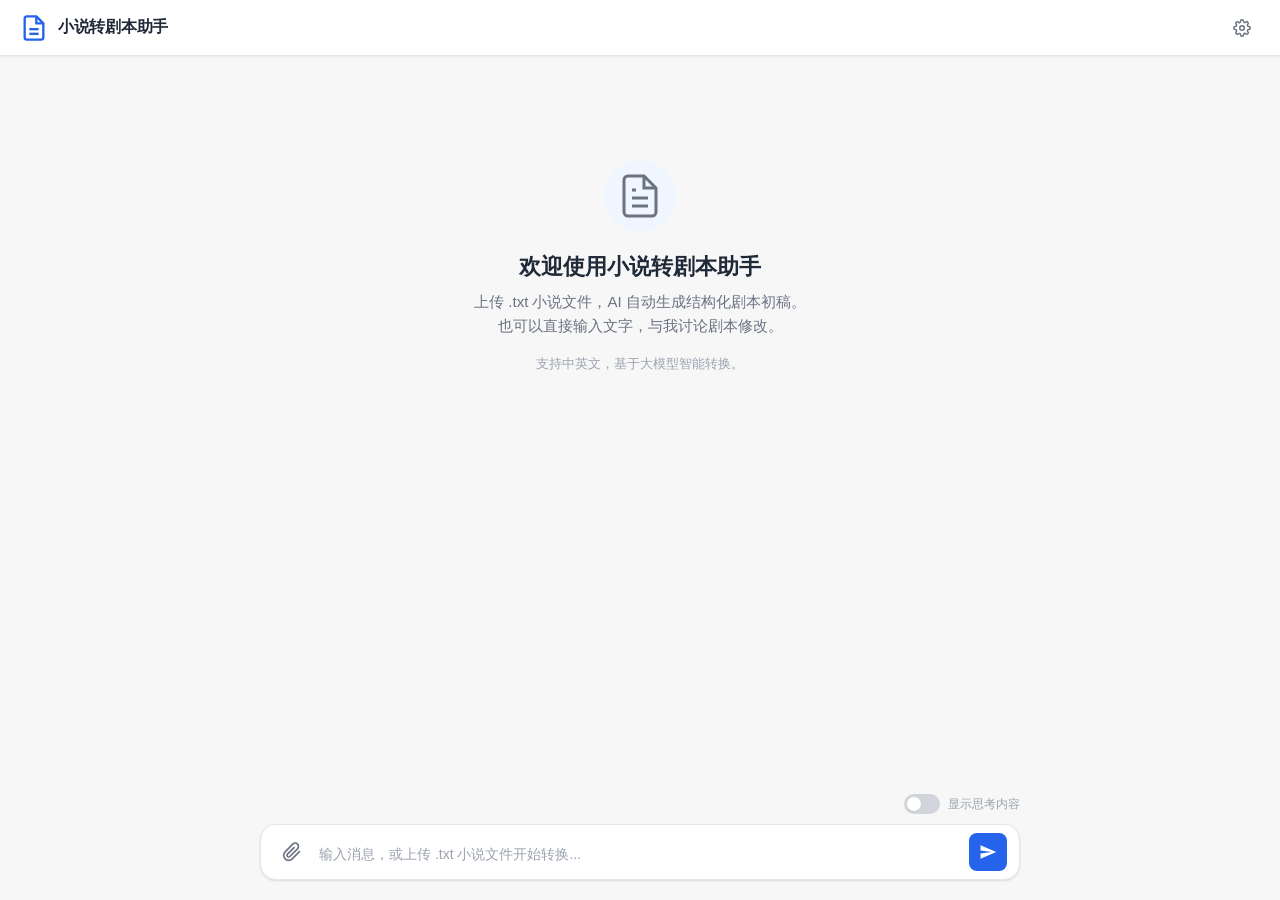
==== static/index.html @ a86ad9b8 "增加前端" ====
<!DOCTYPE html>
<html lang="zh-CN">
<head>
    <meta charset="UTF-8">
    <meta name="viewport" content="width=device-width, initial-scale=1.0">
    <title>Novel2Script — 小说转剧本助手</title>
    <link rel="stylesheet" href="/static/style.css">
</head>
<body>
    <!-- ====== 顶部标题栏 ====== -->
    <header class="header">
        <div class="header-left">
            <svg class="logo" width="28" height="28" viewBox="0 0 24 24" fill="none" stroke="currentColor" stroke-width="2">
                <path d="M14 2H6a2 2 0 0 0-2 2v16a2 2 0 0 0 2 2h12a2 2 0 0 0 2-2V8z"/>
                <polyline points="14 2 14 8 20 8"/>
                <line x1="16" y1="13" x2="8" y2="13"/>
                <line x1="16" y1="17" x2="8" y2="17"/>
            </svg>
            <h1 class="title">小说转剧本助手</h1>
        </div>
        <div class="header-right">
            <button class="settings-btn" id="settingsBtn" title="API 设置">
                <svg width="18" height="18" viewBox="0 0 24 24" fill="none" stroke="currentColor" stroke-width="2">
                    <circle cx="12" cy="12" r="3"/><path d="M19.4 15a1.65 1.65 0 0 0 .33 1.82l.06.06a2 2 0 0 1-2.83 2.83l-.06-.06a1.65 1.65 0 0 0-1.82-.33 1.65 1.65 0 0 0-1 1.51V21a2 2 0 0 1-4 0v-.09A1.65 1.65 0 0 0 9 19.4a1.65 1.65 0 0 0-1.82.33l-.06.06a2 2 0 0 1-2.83-2.83l.06-.06A1.65 1.65 0 0 0 4.68 15a1.65 1.65 0 0 0-1.51-1H3a2 2 0 0 1 0-4h.09A1.65 1.65 0 0 0 4.6 9a1.65 1.65 0 0 0-.33-1.82l-.06-.06a2 2 0 0 1 2.83-2.83l.06.06A1.65 1.65 0 0 0 9 4.68a1.65 1.65 0 0 0 1-1.51V3a2 2 0 0 1 4 0v.09a1.65 1.65 0 0 0 1 1.51 1.65 1.65 0 0 0 1.82-.33l.06-.06a2 2 0 0 1 2.83 2.83l-.06.06A1.65 1.65 0 0 0 19.4 9a1.65 1.65 0 0 0 1.51 1H21a2 2 0 0 1 0 4h-.09a1.65 1.65 0 0 0-1.51 1z"/>
                </svg>
            </button>
        </div>
    </header>

    <!-- ====== 主聊天区域 ====== -->
    <main class="chat-area" id="chatArea">
        <div class="welcome" id="welcome">
            <div class="welcome-icon">
                <svg width="48" height="48" viewBox="0 0 24 24" fill="none" stroke="#6b7280" stroke-width="1.5">
                    <path d="M14 2H6a2 2 0 0 0-2 2v16a2 2 0 0 0 2 2h12a2 2 0 0 0 2-2V8z"/>
                    <polyline points="14 2 14 8 20 8"/>
                    <line x1="16" y1="13" x2="8" y2="13"/>
                    <line x1="16" y1="17" x2="8" y2="17"/>
                    <line x1="10" y1="9" x2="8" y2="9"/>
                </svg>
            </div>
            <h2>欢迎使用小说转剧本助手</h2>
            <p>上传 .txt 小说文件，AI 自动生成结构化剧本初稿。</p>
            <p>也可以直接输入文字，与我讨论剧本修改。</p>
            <p class="welcome-hint">支持中英文，基于大模型智能转换。</p>
        </div>
    </main>

    <!-- ====== 底部输入区域 ====== -->
    <footer class="input-area">
        <!-- 选项开关 -->
        <div class="input-options">
            <label class="toggle-label" title="显示 AI 的原始输出和思考过程">
                <input type="checkbox" id="showThinking" />
                <span class="toggle-slider"></span>
                <span class="toggle-text">显示思考内容</span>
            </label>
        </div>

        <!-- 输入行：附件 + 文本框 + 发送 -->
        <div class="input-row" id="inputRow">
            <!-- 文件附件按钮 -->
            <label class="file-btn" id="fileBtn" title="选择 .txt 小说文件上传">
                <input type="file" id="fileInput" accept=".txt" hidden />
                <svg width="20" height="20" viewBox="0 0 24 24" fill="none" stroke="currentColor" stroke-width="2">
                    <path d="M21.44 11.05l-9.19 9.19a6 6 0 0 1-8.49-8.49l9.19-9.19a4 4 0 0 1 5.66 5.66l-9.2 9.19a2 2 0 0 1-2.83-2.83l8.49-8.48"/>
                </svg>
            </label>

            <!-- 当前选中的文件名（显示在文本框上方） -->
            <div class="file-chip" id="fileChip" style="display:none;">
                <span class="file-chip-name"></span>
                <button class="file-chip-remove" title="移除文件">&times;</button>
            </div>

            <!-- 文本输入 -->
            <textarea
                class="text-input"
                id="textInput"
                rows="1"
                placeholder="输入消息，或上传 .txt 小说文件开始转换..."
            ></textarea>

            <!-- 发送按钮 -->
            <button class="send-btn" id="sendBtn" title="发送">
                <svg width="18" height="18" viewBox="0 0 24 24" fill="currentColor">
                    <path d="M2.01 21L23 12 2.01 3 2 10l15 2-15 2z"/>
                </svg>
            </button>
        </div>
    </footer>

    <!-- ====== API 设置弹窗 ====== -->
    <div class="modal-overlay" id="settingsModal" style="display:none;">
        <div class="modal">
            <div class="modal-header">
                <h3>API 设置</h3>
                <button class="modal-close" id="modalClose">&times;</button>
            </div>
            <div class="modal-body">
                <label class="field-label">Base URL</label>
                <input class="field-input" id="setBaseUrl" placeholder="https://api.openai.com/v1" />

                <label class="field-label">API Key</label>
                <input class="field-input" id="setApiKey" type="password" placeholder="sk-..." />

                <label class="field-label">Model</label>
                <input class="field-input" id="setModel" placeholder="gpt-4o" />
            </div>
            <div class="modal-footer">
                <button class="btn btn-secondary" id="modalCancel">取消</button>
                <button class="btn btn-primary" id="modalSave">保存</button>
            </div>
        </div>
    </div>

    <script src="/static/app.js"></script>
</body>
</html>
---- static/style.css ----
/* ============================================
   Novel2Script — 前端样式
   风格：ChatGPT / Notion 混合，浅灰白色调
   ============================================ */

* {
    margin: 0;
    padding: 0;
    box-sizing: border-box;
}

:root {
    --bg: #f7f7f8;
    --surface: #ffffff;
    --border: #e5e7eb;
    --text-primary: #1f2937;
    --text-secondary: #6b7280;
    --text-muted: #9ca3af;
    --accent: #2563eb;
    --accent-hover: #1d4ed8;
    --accent-light: #eff6ff;
    --user-bubble: #2563eb;
    --user-text: #ffffff;
    --ai-bubble: #ffffff;
    --ai-border: #e5e7eb;
    --success: #10b981;
    --warning: #f59e0b;
    --danger: #ef4444;
    --radius-sm: 8px;
    --radius: 12px;
    --radius-lg: 16px;
    --shadow-sm: 0 1px 2px rgba(0,0,0,0.05);
    --shadow: 0 1px 3px rgba(0,0,0,0.08), 0 1px 2px rgba(0,0,0,0.04);
    --shadow-lg: 0 4px 6px rgba(0,0,0,0.06), 0 2px 4px rgba(0,0,0,0.04);
    --font-mono: 'SF Mono', 'Cascadia Code', 'Consolas', monospace;
}

body {
    font-family: -apple-system, BlinkMacSystemFont, "Segoe UI", Roboto, "Noto Sans SC", "PingFang SC", "Microsoft YaHei", sans-serif;
    background: var(--bg);
    color: var(--text-primary);
    height: 100vh;
    display: flex;
    flex-direction: column;
    overflow: hidden;
}

/* ====== 顶部标题栏 ====== */
.header {
    display: flex;
    align-items: center;
    justify-content: space-between;
    padding: 0 20px;
    height: 56px;
    background: var(--surface);
    border-bottom: 1px solid var(--border);
    flex-shrink: 0;
    z-index: 10;
    box-shadow: var(--shadow-sm);
}

.header-left {
    display: flex;
    align-items: center;
    gap: 10px;
}

.logo { color: var(--accent); }

.title {
    font-size: 16px;
    font-weight: 600;
    color: var(--text-primary);
    letter-spacing: -0.3px;
}

.header-right {
    display: flex;
    align-items: center;
}

.settings-btn {
    display: flex;
    align-items: center;
    justify-content: center;
    width: 36px;
    height: 36px;
    border-radius: var(--radius-sm);
    border: none;
    background: transparent;
    color: var(--text-secondary);
    cursor: pointer;
    transition: all 0.15s;
}

.settings-btn:hover {
    background: var(--accent-light);
    color: var(--accent);
}

/* ====== 聊天区域 ====== */
.chat-area {
    flex: 1;
    overflow-y: auto;
    padding: 24px 0;
    scroll-behavior: smooth;
}

/* 欢迎页 */
.welcome {
    max-width: 520px;
    margin: 80px auto 0;
    text-align: center;
    padding: 0 20px;
}

.welcome-icon {
    width: 72px;
    height: 72px;
    background: var(--accent-light);
    border-radius: 50%;
    display: flex;
    align-items: center;
    justify-content: center;
    margin: 0 auto 20px;
}

.welcome h2 {
    font-size: 22px;
    font-weight: 600;
    margin-bottom: 8px;
    color: var(--text-primary);
}

.welcome p {
    font-size: 15px;
    color: var(--text-secondary);
    line-height: 1.6;
}

.welcome-hint {
    margin-top: 16px;
    font-size: 13px !important;
    color: var(--text-muted) !important;
}

/* 消息容器 */
.message {
    max-width: 760px;
    margin: 0 auto 24px;
    padding: 0 20px;
    display: flex;
    gap: 14px;
    animation: fadeIn 0.3s ease;
}

@keyframes fadeIn {
    from { opacity: 0; transform: translateY(8px); }
    to { opacity: 1; transform: translateY(0); }
}

.message-avatar {
    width: 32px;
    height: 32px;
    border-radius: 50%;
    display: flex;
    align-items: center;
    justify-content: center;
    flex-shrink: 0;
    font-size: 14px;
    font-weight: 600;
}

.message.user .message-avatar {
    background: var(--accent);
    color: white;
}

.message.ai .message-avatar {
    background: #f3f4f6;
    color: var(--accent);
}

.message-body {
    flex: 1;
    min-width: 0;
}

/* 消息气泡 */
.message.user .message-body {
    display: flex;
    justify-content: flex-end;
}

.message.user .bubble {
    background: var(--user-bubble);
    color: var(--user-text);
    border-radius: var(--radius-lg) var(--radius-lg) 4px var(--radius-lg);
    max-width: 85%;
    padding: 12px 18px;
    font-size: 14px;
    line-height: 1.65;
    white-space: pre-wrap;
    word-break: break-word;
}

.message.ai .bubble {
    background: var(--ai-bubble);
    border: 1px solid var(--ai-border);
    border-radius: var(--radius-lg) var(--radius-lg) var(--radius-lg) 4px;
    padding: 20px;
    font-size: 14px;
    line-height: 1.7;
    box-shadow: var(--shadow-sm);
    white-space: pre-wrap;
    word-break: break-word;
}

/* 用户消息中的文件信息 */
.file-info {
    display: flex;
    align-items: center;
    gap: 8px;
    margin-bottom: 6px;
    padding-bottom: 8px;
    border-bottom: 1px solid rgba(255,255,255,0.2);
}

.file-info svg {
    flex-shrink: 0;
    opacity: 0.8;
}

.file-info span {
    font-size: 13px;
    opacity: 0.9;
    overflow: hidden;
    text-overflow: ellipsis;
    white-space: nowrap;
}

/* AI 消息中的内容区域 */
.ai-header {
    display: flex;
    align-items: center;
    gap: 8px;
    margin-bottom: 14px;
    padding-bottom: 12px;
    border-bottom: 1px solid var(--border);
}

.ai-header svg { color: var(--accent); }

.ai-header .ai-label {
    font-weight: 600;
    font-size: 14px;
    color: var(--text-primary);
}

/* 剧本卡片 */
.script-card {
    background: #f9fafb;
    border: 1px solid var(--border);
    border-radius: var(--radius);
    padding: 16px 20px;
    margin: 12px 0;
    overflow-x: auto;
}

.script-card .card-label {
    font-size: 11px;
    font-weight: 700;
    text-transform: uppercase;
    letter-spacing: 0.5px;
    color: var(--text-muted);
    margin-bottom: 10px;
}

.script-card pre {
    font-family: var(--font-mono);
    font-size: 13px;
    line-height: 1.6;
    color: var(--text-primary);
    white-space: pre-wrap;
    word-break: break-word;
}

/* 剧本统计 */
.script-stats {
    display: flex;
    gap: 16px;
    flex-wrap: wrap;
    margin-bottom: 14px;
}

.stat-item {
    display: flex;
    align-items: center;
    gap: 6px;
    font-size: 13px;
    color: var(--text-secondary);
}

.stat-item .stat-value {
    font-weight: 600;
    color: var(--text-primary);
}

/* 角色列表 */
.character-list {
    display: flex;
    flex-wrap: wrap;
    gap: 8px;
    margin: 10px 0 16px;
}

.character-tag {
    background: var(--accent-light);
    color: var(--accent);
    padding: 4px 12px;
    border-radius: 20px;
    font-size: 13px;
    font-weight: 500;
}

/* 原始输出（思考内容） */
.thinking-block {
    margin-top: 14px;
    border-top: 1px dashed var(--border);
    padding-top: 12px;
}

.thinking-toggle {
    display: inline-flex;
    align-items: center;
    gap: 6px;
    font-size: 12px;
    color: var(--text-muted);
    cursor: pointer;
    background: none;
    border: none;
    padding: 4px 0;
    transition: color 0.15s;
}

.thinking-toggle:hover { color: var(--text-secondary); }

.thinking-content {
    margin-top: 10px;
    background: #fefce8;
    border: 1px solid #fde68a;
    border-radius: var(--radius-sm);
    padding: 14px 16px;
    font-family: var(--font-mono);
    font-size: 12px;
    line-height: 1.5;
    color: #92400e;
    white-space: pre-wrap;
    word-break: break-word;
    max-height: 300px;
    overflow-y: auto;
    display: none;
}

.thinking-content.visible { display: block; }

/* 加载动画 */
.typing-indicator {
    display: flex;
    gap: 4px;
    padding: 14px 0;
}

.typing-indicator span {
    width: 7px;
    height: 7px;
    background: var(--text-muted);
    border-radius: 50%;
    animation: bounce 1.2s infinite;
}

.typing-indicator span:nth-child(2) { animation-delay: 0.2s; }
.typing-indicator span:nth-child(3) { animation-delay: 0.4s; }

@keyframes bounce {
    0%, 60%, 100% { transform: translateY(0); }
    30% { transform: translateY(-6px); }
}

/* 错误消息 */
.error-block {
    background: #fef2f2;
    border: 1px solid #fecaca;
    color: #991b1b;
    padding: 12px 16px;
    border-radius: var(--radius-sm);
    font-size: 13px;
    margin-top: 8px;
}

/* ====== 底部输入区域 ====== */
.input-area {
    flex-shrink: 0;
    padding: 12px 20px 20px;
    background: var(--bg);
    position: relative;
}

.input-options {
    max-width: 760px;
    margin: 0 auto 10px;
    display: flex;
    justify-content: flex-end;
}

.toggle-label {
    display: inline-flex;
    align-items: center;
    gap: 8px;
    cursor: pointer;
    user-select: none;
}

.toggle-label input { display: none; }

.toggle-slider {
    width: 36px;
    height: 20px;
    background: #d1d5db;
    border-radius: 20px;
    position: relative;
    transition: background 0.2s;
}

.toggle-slider::after {
    content: '';
    position: absolute;
    top: 3px;
    left: 3px;
    width: 14px;
    height: 14px;
    background: white;
    border-radius: 50%;
    transition: transform 0.2s;
    box-shadow: var(--shadow-sm);
}

.toggle-label input:checked + .toggle-slider {
    background: var(--accent);
}

.toggle-label input:checked + .toggle-slider::after {
    transform: translateX(16px);
}

.toggle-text {
    font-size: 12px;
    color: var(--text-muted);
}

/* 输入行 */
.input-row {
    max-width: 760px;
    margin: 0 auto;
    display: flex;
    align-items: flex-end;
    gap: 8px;
    background: var(--surface);
    border: 1px solid var(--border);
    border-radius: var(--radius-lg);
    padding: 8px 12px;
    box-shadow: var(--shadow);
    transition: border-color 0.2s, box-shadow 0.2s;
    flex-wrap: wrap;
}

.input-row:focus-within {
    border-color: var(--accent);
    box-shadow: 0 0 0 3px rgba(37, 99, 235, 0.1), var(--shadow);
}

/* 文件附件按钮 */
.file-btn {
    display: flex;
    align-items: center;
    justify-content: center;
    width: 38px;
    height: 38px;
    border-radius: var(--radius-sm);
    cursor: pointer;
    color: var(--text-secondary);
    transition: all 0.15s;
    flex-shrink: 0;
}

.file-btn:hover {
    background: var(--accent-light);
    color: var(--accent);
}

.file-btn.has-file {
    color: var(--accent);
    background: var(--accent-light);
}

/* 文件芯片（选中后显示的文件名标签） */
.file-chip {
    display: inline-flex;
    align-items: center;
    gap: 6px;
    background: var(--accent-light);
    color: var(--accent);
    border-radius: 20px;
    padding: 4px 10px 4px 14px;
    font-size: 12px;
    font-weight: 500;
    width: 100%;
    margin-bottom: 6px;
}

.file-chip-name {
    overflow: hidden;
    text-overflow: ellipsis;
    white-space: nowrap;
    flex: 1;
}

.file-chip-remove {
    background: none;
    border: none;
    color: var(--accent);
    cursor: pointer;
    font-size: 16px;
    line-height: 1;
    padding: 0 2px;
    flex-shrink: 0;
}

.file-chip-remove:hover { opacity: 0.7; }

/* 文本输入框 */
.text-input {
    flex: 1;
    border: none;
    outline: none;
    resize: none;
    font-family: inherit;
    font-size: 14px;
    line-height: 1.5;
    color: var(--text-primary);
    background: transparent;
    padding: 6px 0;
    max-height: 120px;
    min-height: 24px;
}

.text-input::placeholder {
    color: var(--text-muted);
}

/* 发送按钮 */
.send-btn {
    display: flex;
    align-items: center;
    justify-content: center;
    width: 38px;
    height: 38px;
    border-radius: var(--radius-sm);
    border: none;
    background: var(--accent);
    color: white;
    cursor: pointer;
    transition: all 0.15s;
    flex-shrink: 0;
}

.send-btn:hover:not(:disabled) {
    background: var(--accent-hover);
    transform: scale(1.05);
}

.send-btn:disabled {
    background: #d1d5db;
    cursor: not-allowed;
}

/* ====== 设置弹窗 ====== */
.modal-overlay {
    position: fixed;
    inset: 0;
    background: rgba(0,0,0,0.4);
    display: flex;
    align-items: center;
    justify-content: center;
    z-index: 100;
}

.modal {
    background: var(--surface);
    border-radius: var(--radius-lg);
    box-shadow: 0 20px 60px rgba(0,0,0,0.15);
    width: 420px;
    max-width: 90vw;
    overflow: hidden;
}

.modal-header {
    display: flex;
    align-items: center;
    justify-content: space-between;
    padding: 20px 24px 0;
}

.modal-header h3 {
    font-size: 17px;
    font-weight: 600;
}

.modal-close {
    background: none;
    border: none;
    font-size: 22px;
    color: var(--text-muted);
    cursor: pointer;
    padding: 0;
    line-height: 1;
}

.modal-close:hover { color: var(--text-primary); }

.modal-body {
    padding: 20px 24px;
    display: flex;
    flex-direction: column;
    gap: 6px;
}

.field-label {
    font-size: 13px;
    font-weight: 500;
    color: var(--text-secondary);
    margin-top: 8px;
}

.field-input {
    width: 100%;
    padding: 10px 14px;
    border: 1px solid var(--border);
    border-radius: var(--radius-sm);
    font-size: 14px;
    font-family: var(--font-mono);
    outline: none;
    transition: border-color 0.15s;
}

.field-input:focus {
    border-color: var(--accent);
    box-shadow: 0 0 0 3px rgba(37,99,235,0.1);
}

.modal-footer {
    display: flex;
    justify-content: flex-end;
    gap: 10px;
    padding: 0 24px 20px;
}

.btn {
    padding: 8px 20px;
    border-radius: var(--radius-sm);
    border: none;
    font-size: 14px;
    font-weight: 500;
    cursor: pointer;
    transition: all 0.15s;
}

.btn-secondary {
    background: #f3f4f6;
    color: var(--text-primary);
}

.btn-secondary:hover { background: #e5e7eb; }

.btn-primary {
    background: var(--accent);
    color: white;
}

.btn-primary:hover { background: var(--accent-hover); }

/* ====== 响应式 ====== */
@media (max-width: 640px) {
    .message { padding: 0 12px; }
    .input-area { padding: 8px 12px 16px; }
    .header { padding: 0 12px; }
    .script-stats { gap: 10px; }
}
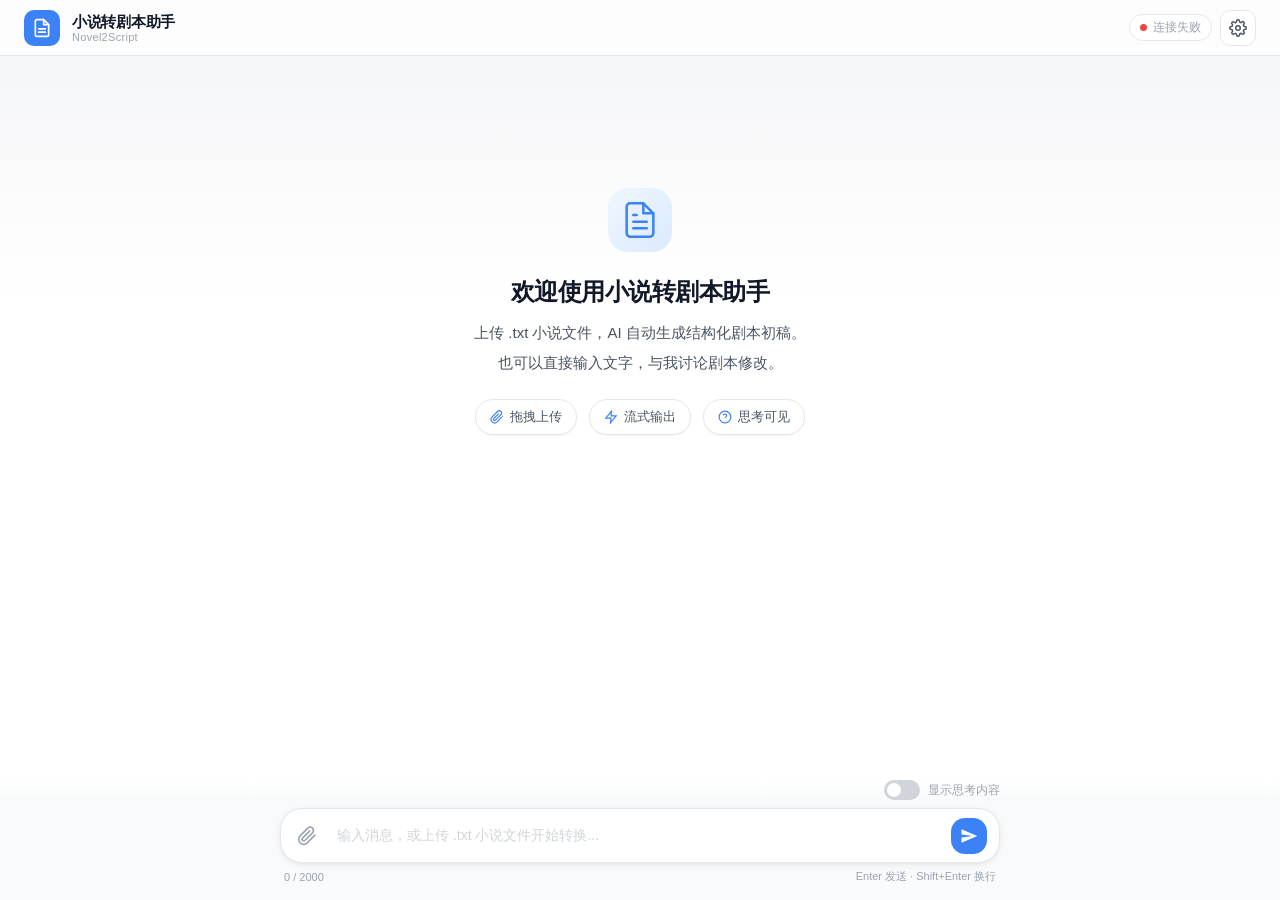
==== commit 75d49a72: "前端界面优化处理" ====
--- a/static/index.html
+++ b/static/index.html
@@ -7,20 +7,32 @@
     <link rel="stylesheet" href="/static/style.css">
 </head>
 <body>
+    <!-- Toast 容器 -->
+    <div class="toast-container" id="toastContainer"></div>
+
     <!-- ====== 顶部标题栏 ====== -->
     <header class="header">
         <div class="header-left">
-            <svg class="logo" width="28" height="28" viewBox="0 0 24 24" fill="none" stroke="currentColor" stroke-width="2">
-                <path d="M14 2H6a2 2 0 0 0-2 2v16a2 2 0 0 0 2 2h12a2 2 0 0 0 2-2V8z"/>
-                <polyline points="14 2 14 8 20 8"/>
-                <line x1="16" y1="13" x2="8" y2="13"/>
-                <line x1="16" y1="17" x2="8" y2="17"/>
-            </svg>
-            <h1 class="title">小说转剧本助手</h1>
+            <div class="logo-icon">
+                <svg width="20" height="20" viewBox="0 0 24 24" fill="none" stroke="currentColor" stroke-width="2" stroke-linecap="round" stroke-linejoin="round">
+                    <path d="M14 2H6a2 2 0 0 0-2 2v16a2 2 0 0 0 2 2h12a2 2 0 0 0 2-2V8z"/>
+                    <polyline points="14 2 14 8 20 8"/>
+                    <line x1="16" y1="13" x2="8" y2="13"/>
+                    <line x1="16" y1="17" x2="8" y2="17"/>
+                </svg>
+            </div>
+            <div class="header-title-group">
+                <h1 class="title">小说转剧本助手</h1>
+                <span class="subtitle">Novel2Script</span>
+            </div>
         </div>
         <div class="header-right">
+            <div class="status-indicator" id="statusIndicator" title="后端连接状态">
+                <span class="status-dot"></span>
+                <span class="status-text">连接中...</span>
+            </div>
             <button class="settings-btn" id="settingsBtn" title="API 设置">
-                <svg width="18" height="18" viewBox="0 0 24 24" fill="none" stroke="currentColor" stroke-width="2">
+                <svg width="18" height="18" viewBox="0 0 24 24" fill="none" stroke="currentColor" stroke-width="2" stroke-linecap="round" stroke-linejoin="round">
                     <circle cx="12" cy="12" r="3"/><path d="M19.4 15a1.65 1.65 0 0 0 .33 1.82l.06.06a2 2 0 0 1-2.83 2.83l-.06-.06a1.65 1.65 0 0 0-1.82-.33 1.65 1.65 0 0 0-1 1.51V21a2 2 0 0 1-4 0v-.09A1.65 1.65 0 0 0 9 19.4a1.65 1.65 0 0 0-1.82.33l-.06.06a2 2 0 0 1-2.83-2.83l.06-.06A1.65 1.65 0 0 0 4.68 15a1.65 1.65 0 0 0-1.51-1H3a2 2 0 0 1 0-4h.09A1.65 1.65 0 0 0 4.6 9a1.65 1.65 0 0 0-.33-1.82l-.06-.06a2 2 0 0 1 2.83-2.83l.06.06A1.65 1.65 0 0 0 9 4.68a1.65 1.65 0 0 0 1-1.51V3a2 2 0 0 1 4 0v.09a1.65 1.65 0 0 0 1 1.51 1.65 1.65 0 0 0 1.82-.33l.06-.06a2 2 0 0 1 2.83 2.83l-.06.06A1.65 1.65 0 0 0 19.4 9a1.65 1.65 0 0 0 1.51 1H21a2 2 0 0 1 0 4h-.09a1.65 1.65 0 0 0-1.51 1z"/>
                 </svg>
             </button>
@@ -31,7 +43,7 @@
     <main class="chat-area" id="chatArea">
         <div class="welcome" id="welcome">
             <div class="welcome-icon">
-                <svg width="48" height="48" viewBox="0 0 24 24" fill="none" stroke="#6b7280" stroke-width="1.5">
+                <svg width="40" height="40" viewBox="0 0 24 24" fill="none" stroke="currentColor" stroke-width="1.5" stroke-linecap="round" stroke-linejoin="round">
                     <path d="M14 2H6a2 2 0 0 0-2 2v16a2 2 0 0 0 2 2h12a2 2 0 0 0 2-2V8z"/>
                     <polyline points="14 2 14 8 20 8"/>
                     <line x1="16" y1="13" x2="8" y2="13"/>
@@ -42,51 +54,72 @@
             <h2>欢迎使用小说转剧本助手</h2>
             <p>上传 .txt 小说文件，AI 自动生成结构化剧本初稿。</p>
             <p>也可以直接输入文字，与我讨论剧本修改。</p>
-            <p class="welcome-hint">支持中英文，基于大模型智能转换。</p>
+            <div class="welcome-features">
+                <div class="feature-tag">
+                    <svg width="14" height="14" viewBox="0 0 24 24" fill="none" stroke="currentColor" stroke-width="2"><path d="M21.44 11.05l-9.19 9.19a6 6 0 0 1-8.49-8.49l9.19-9.19a4 4 0 0 1 5.66 5.66l-9.2 9.19a2 2 0 0 1-2.83-2.83l8.49-8.48"/></svg>
+                    拖拽上传
+                </div>
+                <div class="feature-tag">
+                    <svg width="14" height="14" viewBox="0 0 24 24" fill="none" stroke="currentColor" stroke-width="2"><path d="M13 2L3 14h9l-1 8 10-12h-9l1-8z"/></svg>
+                    流式输出
+                </div>
+                <div class="feature-tag">
+                    <svg width="14" height="14" viewBox="0 0 24 24" fill="none" stroke="currentColor" stroke-width="2"><circle cx="12" cy="12" r="10"/><path d="M9.09 9a3 3 0 0 1 5.83 1c0 2-3 3-3 3"/><line x1="12" y1="17" x2="12.01" y2="17"/></svg>
+                    思考可见
+                </div>
+            </div>
         </div>
     </main>
 
     <!-- ====== 底部输入区域 ====== -->
     <footer class="input-area">
-        <!-- 选项开关 -->
-        <div class="input-options">
-            <label class="toggle-label" title="显示 AI 的原始输出和思考过程">
-                <input type="checkbox" id="showThinking" />
-                <span class="toggle-slider"></span>
-                <span class="toggle-text">显示思考内容</span>
-            </label>
-        </div>
-
-        <!-- 输入行：附件 + 文本框 + 发送 -->
-        <div class="input-row" id="inputRow">
-            <!-- 文件附件按钮 -->
-            <label class="file-btn" id="fileBtn" title="选择 .txt 小说文件上传">
-                <input type="file" id="fileInput" accept=".txt" hidden />
-                <svg width="20" height="20" viewBox="0 0 24 24" fill="none" stroke="currentColor" stroke-width="2">
-                    <path d="M21.44 11.05l-9.19 9.19a6 6 0 0 1-8.49-8.49l9.19-9.19a4 4 0 0 1 5.66 5.66l-9.2 9.19a2 2 0 0 1-2.83-2.83l8.49-8.48"/>
-                </svg>
-            </label>
-
-            <!-- 当前选中的文件名（显示在文本框上方） -->
-            <div class="file-chip" id="fileChip" style="display:none;">
-                <span class="file-chip-name"></span>
-                <button class="file-chip-remove" title="移除文件">&times;</button>
+        <div class="input-wrapper">
+            <!-- 选项开关 -->
+            <div class="input-options">
+                <label class="toggle-label" title="显示 AI 的原始输出和思考过程">
+                    <input type="checkbox" id="showThinking" />
+                    <span class="toggle-slider"></span>
+                    <span class="toggle-text">显示思考内容</span>
+                </label>
             </div>
 
-            <!-- 文本输入 -->
-            <textarea
-                class="text-input"
-                id="textInput"
-                rows="1"
-                placeholder="输入消息，或上传 .txt 小说文件开始转换..."
-            ></textarea>
+            <!-- 输入行：附件 + 文本框 + 发送 -->
+            <div class="input-row" id="inputRow">
+                <!-- 文件附件按钮 -->
+                <label class="file-btn" id="fileBtn" title="选择 .txt 小说文件上传">
+                    <input type="file" id="fileInput" accept=".txt" hidden />
+                    <svg width="20" height="20" viewBox="0 0 24 24" fill="none" stroke="currentColor" stroke-width="2" stroke-linecap="round" stroke-linejoin="round">
+                        <path d="M21.44 11.05l-9.19 9.19a6 6 0 0 1-8.49-8.49l9.19-9.19a4 4 0 0 1 5.66 5.66l-9.2 9.19a2 2 0 0 1-2.83-2.83l8.49-8.48"/>
+                    </svg>
+                </label>
 
-            <!-- 发送按钮 -->
-            <button class="send-btn" id="sendBtn" title="发送">
-                <svg width="18" height="18" viewBox="0 0 24 24" fill="currentColor">
-                    <path d="M2.01 21L23 12 2.01 3 2 10l15 2-15 2z"/>
-                </svg>
-            </button>
+                <!-- 当前选中的文件名 -->
+                <div class="file-chip" id="fileChip" style="display:none;">
+                    <span class="file-chip-name"></span>
+                    <button class="file-chip-remove" title="移除文件">&times;</button>
+                </div>
+
+                <!-- 文本输入 -->
+                <textarea
+                    class="text-input"
+                    id="textInput"
+                    rows="1"
+                    placeholder="输入消息，或上传 .txt 小说文件开始转换..."
+                ></textarea>
+
+                <!-- 发送按钮 -->
+                <button class="send-btn" id="sendBtn" title="发送 (Enter)">
+                    <svg width="18" height="18" viewBox="0 0 24 24" fill="currentColor">
+                        <path d="M2.01 21L23 12 2.01 3 2 10l15 2-15 2z"/>
+                    </svg>
+                </button>
+            </div>
+
+            <!-- 底部信息 -->
+            <div class="input-footer">
+                <span class="char-count" id="charCount">0 / 2000</span>
+                <span class="shortcut-hint">Enter 发送 · Shift+Enter 换行</span>
+            </div>
         </div>
     </footer>
 
--- a/static/style.css
+++ b/static/style.css
@@ -1,6 +1,6 @@
 /* ============================================
-   Novel2Script — 前端样式
-   风格：ChatGPT / Notion 混合，浅灰白色调
+   Novel2Script — 前端样式 v2
+   风格：Vercel / Linear / Notion 极简主义
    ============================================ */
 
 * {
@@ -10,39 +10,73 @@
 }
 
 :root {
-    --bg: #f7f7f8;
+    /* 色彩系统 */
+    --bg: #f9fafb;
+    --bg-gradient-start: #f3f4f6;
+    --bg-gradient-end: #ffffff;
     --surface: #ffffff;
+    --surface-hover: #f9fafb;
     --border: #e5e7eb;
-    --text-primary: #1f2937;
-    --text-secondary: #6b7280;
+    --border-light: #f3f4f6;
+    --text-primary: #111827;
+    --text-secondary: #4b5563;
     --text-muted: #9ca3af;
-    --accent: #2563eb;
-    --accent-hover: #1d4ed8;
+    --text-placeholder: #d1d5db;
+
+    /* 主题色 */
+    --accent: #3b82f6;
+    --accent-hover: #2563eb;
     --accent-light: #eff6ff;
-    --user-bubble: #2563eb;
+    --accent-glow: rgba(59, 130, 246, 0.15);
+
+    /* 消息气泡 */
+    --user-bubble: #3b82f6;
     --user-text: #ffffff;
     --ai-bubble: #ffffff;
-    --ai-border: #e5e7eb;
+    --ai-border: #f0f0f0;
+
+    /* 功能色 */
     --success: #10b981;
+    --success-light: #ecfdf5;
     --warning: #f59e0b;
     --danger: #ef4444;
-    --radius-sm: 8px;
-    --radius: 12px;
-    --radius-lg: 16px;
-    --shadow-sm: 0 1px 2px rgba(0,0,0,0.05);
-    --shadow: 0 1px 3px rgba(0,0,0,0.08), 0 1px 2px rgba(0,0,0,0.04);
-    --shadow-lg: 0 4px 6px rgba(0,0,0,0.06), 0 2px 4px rgba(0,0,0,0.04);
-    --font-mono: 'SF Mono', 'Cascadia Code', 'Consolas', monospace;
+    --danger-light: #fef2f2;
+
+    /* 圆角 */
+    --radius-xs: 6px;
+    --radius-sm: 10px;
+    --radius: 14px;
+    --radius-lg: 18px;
+    --radius-xl: 22px;
+    --radius-full: 9999px;
+
+    /* 阴影 */
+    --shadow-xs: 0 1px 2px rgba(0,0,0,0.04);
+    --shadow-sm: 0 1px 3px rgba(0,0,0,0.06), 0 1px 2px rgba(0,0,0,0.04);
+    --shadow: 0 2px 8px rgba(0,0,0,0.06), 0 1px 3px rgba(0,0,0,0.04);
+    --shadow-lg: 0 8px 24px rgba(0,0,0,0.08), 0 2px 8px rgba(0,0,0,0.04);
+    --shadow-xl: 0 16px 48px rgba(0,0,0,0.12), 0 4px 16px rgba(0,0,0,0.06);
+
+    /* 字体 */
+    --font-sans: -apple-system, BlinkMacSystemFont, "Segoe UI", Roboto, "Noto Sans SC", "PingFang SC", "Microsoft YaHei", sans-serif;
+    --font-mono: 'SF Mono', 'Cascadia Code', 'JetBrains Mono', 'Consolas', monospace;
+
+    /* 过渡 */
+    --transition-fast: 0.15s cubic-bezier(0.4, 0, 0.2, 1);
+    --transition: 0.2s cubic-bezier(0.4, 0, 0.2, 1);
+    --transition-slow: 0.3s cubic-bezier(0.4, 0, 0.2, 1);
 }
 
 body {
-    font-family: -apple-system, BlinkMacSystemFont, "Segoe UI", Roboto, "Noto Sans SC", "PingFang SC", "Microsoft YaHei", sans-serif;
-    background: var(--bg);
+    font-family: var(--font-sans);
+    background: linear-gradient(180deg, var(--bg-gradient-start), var(--bg-gradient-end) 300px);
     color: var(--text-primary);
     height: 100vh;
     display: flex;
     flex-direction: column;
     overflow: hidden;
+    -webkit-font-smoothing: antialiased;
+    -moz-osx-font-smoothing: grayscale;
 }
 
 /* ====== 顶部标题栏 ====== */
@@ -50,33 +84,87 @@
     display: flex;
     align-items: center;
     justify-content: space-between;
-    padding: 0 20px;
+    padding: 0 24px;
     height: 56px;
-    background: var(--surface);
+    background: rgba(255, 255, 255, 0.8);
+    backdrop-filter: blur(12px);
+    -webkit-backdrop-filter: blur(12px);
     border-bottom: 1px solid var(--border);
     flex-shrink: 0;
     z-index: 10;
-    box-shadow: var(--shadow-sm);
 }
 
 .header-left {
     display: flex;
     align-items: center;
-    gap: 10px;
-}
-
-.logo { color: var(--accent); }
+    gap: 12px;
+}
+
+.logo-icon {
+    width: 36px;
+    height: 36px;
+    background: var(--accent);
+    border-radius: var(--radius-sm);
+    display: flex;
+    align-items: center;
+    justify-content: center;
+    color: white;
+    flex-shrink: 0;
+}
+
+.header-title-group {
+    display: flex;
+    flex-direction: column;
+    gap: 0;
+}
 
 .title {
-    font-size: 16px;
+    font-size: 15px;
     font-weight: 600;
     color: var(--text-primary);
     letter-spacing: -0.3px;
+    line-height: 1.2;
+}
+
+.subtitle {
+    font-size: 11px;
+    color: var(--text-muted);
+    font-weight: 400;
+    letter-spacing: 0.3px;
 }
 
 .header-right {
     display: flex;
     align-items: center;
+    gap: 8px;
+}
+
+.status-indicator {
+    display: flex;
+    align-items: center;
+    gap: 6px;
+    padding: 4px 10px;
+    border-radius: var(--radius-full);
+    font-size: 12px;
+    color: var(--text-muted);
+    background: var(--surface);
+    border: 1px solid var(--border);
+}
+
+.status-dot {
+    width: 7px;
+    height: 7px;
+    border-radius: 50%;
+    background: var(--text-muted);
+    transition: background var(--transition);
+}
+
+.status-dot.connected { background: var(--success); }
+.status-dot.error { background: var(--danger); }
+
+.status-text {
+    font-size: 12px;
+    font-weight: 500;
 }
 
 .settings-btn {
@@ -86,137 +174,203 @@
     width: 36px;
     height: 36px;
     border-radius: var(--radius-sm);
-    border: none;
-    background: transparent;
+    border: 1px solid var(--border);
+    background: var(--surface);
     color: var(--text-secondary);
     cursor: pointer;
-    transition: all 0.15s;
+    transition: all var(--transition-fast);
 }
 
 .settings-btn:hover {
     background: var(--accent-light);
     color: var(--accent);
+    border-color: var(--accent);
 }
 
 /* ====== 聊天区域 ====== */
 .chat-area {
     flex: 1;
     overflow-y: auto;
-    padding: 24px 0;
+    padding: 32px 0;
     scroll-behavior: smooth;
 }
 
-/* 欢迎页 */
+.chat-area::-webkit-scrollbar {
+    width: 6px;
+}
+
+.chat-area::-webkit-scrollbar-track {
+    background: transparent;
+}
+
+.chat-area::-webkit-scrollbar-thumb {
+    background: var(--border);
+    border-radius: 3px;
+}
+
+.chat-area::-webkit-scrollbar-thumb:hover {
+    background: var(--text-muted);
+}
+
+/* ====== 欢迎页 ====== */
 .welcome {
-    max-width: 520px;
-    margin: 80px auto 0;
+    max-width: 480px;
+    margin: 100px auto 0;
     text-align: center;
-    padding: 0 20px;
+    padding: 0 24px;
+    animation: fadeInUp 0.5s ease;
+}
+
+@keyframes fadeInUp {
+    from { opacity: 0; transform: translateY(20px); }
+    to { opacity: 1; transform: translateY(0); }
 }
 
 .welcome-icon {
-    width: 72px;
-    height: 72px;
-    background: var(--accent-light);
-    border-radius: 50%;
+    width: 64px;
+    height: 64px;
+    background: linear-gradient(135deg, var(--accent-light), #dbeafe);
+    border-radius: 20px;
     display: flex;
     align-items: center;
     justify-content: center;
-    margin: 0 auto 20px;
+    margin: 0 auto 24px;
+    color: var(--accent);
 }
 
 .welcome h2 {
-    font-size: 22px;
-    font-weight: 600;
-    margin-bottom: 8px;
+    font-size: 24px;
+    font-weight: 700;
+    margin-bottom: 12px;
     color: var(--text-primary);
+    letter-spacing: -0.5px;
 }
 
 .welcome p {
     font-size: 15px;
     color: var(--text-secondary);
-    line-height: 1.6;
-}
-
-.welcome-hint {
-    margin-top: 16px;
-    font-size: 13px !important;
-    color: var(--text-muted) !important;
-}
-
-/* 消息容器 */
+    line-height: 1.7;
+    margin-bottom: 4px;
+}
+
+.welcome-features {
+    display: flex;
+    justify-content: center;
+    gap: 12px;
+    margin-top: 24px;
+    flex-wrap: wrap;
+}
+
+.feature-tag {
+    display: flex;
+    align-items: center;
+    gap: 6px;
+    padding: 8px 14px;
+    background: var(--surface);
+    border: 1px solid var(--border);
+    border-radius: var(--radius-full);
+    font-size: 13px;
+    color: var(--text-secondary);
+    font-weight: 500;
+    box-shadow: var(--shadow-xs);
+}
+
+.feature-tag svg {
+    color: var(--accent);
+    flex-shrink: 0;
+}
+
+/* ====== 消息容器 ====== */
 .message {
-    max-width: 760px;
-    margin: 0 auto 24px;
-    padding: 0 20px;
-    display: flex;
-    gap: 14px;
-    animation: fadeIn 0.3s ease;
-}
-
-@keyframes fadeIn {
-    from { opacity: 0; transform: translateY(8px); }
+    max-width: 720px;
+    margin: 0 auto 20px;
+    padding: 0 24px;
+    display: flex;
+    gap: 12px;
+    animation: msgFadeIn 0.35s ease;
+}
+
+@keyframes msgFadeIn {
+    from { opacity: 0; transform: translateY(10px); }
     to { opacity: 1; transform: translateY(0); }
 }
 
 .message-avatar {
-    width: 32px;
-    height: 32px;
-    border-radius: 50%;
+    width: 30px;
+    height: 30px;
+    border-radius: var(--radius-sm);
     display: flex;
     align-items: center;
     justify-content: center;
     flex-shrink: 0;
-    font-size: 14px;
-    font-weight: 600;
+    font-size: 12px;
+    font-weight: 700;
+    letter-spacing: -0.3px;
 }
 
 .message.user .message-avatar {
     background: var(--accent);
     color: white;
+    order: 2;
 }
 
 .message.ai .message-avatar {
-    background: #f3f4f6;
-    color: var(--accent);
+    background: linear-gradient(135deg, #f3f4f6, #e5e7eb);
+    color: var(--text-secondary);
+    font-size: 11px;
+}
+
+.message.user {
+    flex-direction: row-reverse;
 }
 
 .message-body {
     flex: 1;
     min-width: 0;
-}
-
-/* 消息气泡 */
-.message.user .message-body {
-    display: flex;
-    justify-content: flex-end;
-}
-
+    max-width: calc(100% - 42px);
+}
+
+/* ====== 消息气泡 ====== */
 .message.user .bubble {
     background: var(--user-bubble);
     color: var(--user-text);
-    border-radius: var(--radius-lg) var(--radius-lg) 4px var(--radius-lg);
-    max-width: 85%;
-    padding: 12px 18px;
+    border-radius: var(--radius-lg) var(--radius-sm) var(--radius-lg) var(--radius-lg);
+    max-width: 80%;
+    margin-left: auto;
+    padding: 10px 16px;
     font-size: 14px;
     line-height: 1.65;
     white-space: pre-wrap;
     word-break: break-word;
+    box-shadow: 0 2px 8px rgba(59, 130, 246, 0.15);
 }
 
 .message.ai .bubble {
     background: var(--ai-bubble);
     border: 1px solid var(--ai-border);
-    border-radius: var(--radius-lg) var(--radius-lg) var(--radius-lg) 4px;
-    padding: 20px;
+    border-radius: var(--radius-sm) var(--radius-lg) var(--radius-lg) var(--radius-lg);
+    padding: 10px 16px;
     font-size: 14px;
-    line-height: 1.7;
+    line-height: 1.65;
     box-shadow: var(--shadow-sm);
-    white-space: pre-wrap;
     word-break: break-word;
-}
-
-/* 用户消息中的文件信息 */
+    width: fit-content;
+    max-width: 100%;
+}
+
+/* 消息时间戳 */
+.message-time {
+    font-size: 11px;
+    color: var(--text-muted);
+    margin-top: 4px;
+    padding: 0 4px;
+}
+
+.message.user .message-time {
+    text-align: right;
+}
+
+/* ====== 用户消息中的文件信息 ====== */
 .file-info {
     display: flex;
     align-items: center;
@@ -239,17 +393,17 @@
     white-space: nowrap;
 }
 
-/* AI 消息中的内容区域 */
+/* ====== AI 消息内容区域 ====== */
 .ai-header {
     display: flex;
     align-items: center;
     gap: 8px;
-    margin-bottom: 14px;
-    padding-bottom: 12px;
-    border-bottom: 1px solid var(--border);
-}
-
-.ai-header svg { color: var(--accent); }
+    margin-bottom: 12px;
+    padding-bottom: 10px;
+    border-bottom: 1px solid var(--border-light);
+}
+
+.ai-header svg { color: var(--accent); flex-shrink: 0; }
 
 .ai-header .ai-label {
     font-weight: 600;
@@ -257,13 +411,13 @@
     color: var(--text-primary);
 }
 
-/* 剧本卡片 */
+/* ====== 剧本卡片 ====== */
 .script-card {
-    background: #f9fafb;
+    background: #f8fafc;
     border: 1px solid var(--border);
     border-radius: var(--radius);
-    padding: 16px 20px;
-    margin: 12px 0;
+    padding: 14px 18px;
+    margin: 10px 0;
     overflow-x: auto;
 }
 
@@ -271,26 +425,26 @@
     font-size: 11px;
     font-weight: 700;
     text-transform: uppercase;
-    letter-spacing: 0.5px;
+    letter-spacing: 0.6px;
     color: var(--text-muted);
-    margin-bottom: 10px;
+    margin-bottom: 8px;
 }
 
 .script-card pre {
     font-family: var(--font-mono);
-    font-size: 13px;
+    font-size: 12.5px;
     line-height: 1.6;
     color: var(--text-primary);
     white-space: pre-wrap;
     word-break: break-word;
 }
 
-/* 剧本统计 */
+/* ====== 剧本统计 ====== */
 .script-stats {
     display: flex;
     gap: 16px;
     flex-wrap: wrap;
-    margin-bottom: 14px;
+    margin-bottom: 12px;
 }
 
 .stat-item {
@@ -302,115 +456,288 @@
 }
 
 .stat-item .stat-value {
-    font-weight: 600;
-    color: var(--text-primary);
-}
-
-/* 角色列表 */
+    font-weight: 700;
+    color: var(--accent);
+}
+
+/* ====== 角色列表 ====== */
 .character-list {
     display: flex;
     flex-wrap: wrap;
     gap: 8px;
-    margin: 10px 0 16px;
+    margin: 8px 0 14px;
 }
 
 .character-tag {
     background: var(--accent-light);
     color: var(--accent);
     padding: 4px 12px;
-    border-radius: 20px;
-    font-size: 13px;
+    border-radius: var(--radius-full);
+    font-size: 12px;
+    font-weight: 600;
+    letter-spacing: 0.2px;
+}
+
+/* ====== 代码块（深色风格） ====== */
+.code-block {
+    background: #1e1e2e;
+    border-radius: var(--radius);
+    margin: 10px 0;
+    overflow: hidden;
+}
+
+.code-block-header {
+    display: flex;
+    align-items: center;
+    justify-content: space-between;
+    padding: 8px 14px;
+    background: #2a2a3c;
+    border-bottom: 1px solid #3a3a4c;
+}
+
+.code-block-lang {
+    font-size: 11px;
+    color: #a0a0b8;
+    font-weight: 600;
+    text-transform: uppercase;
+    letter-spacing: 0.5px;
+}
+
+.copy-btn {
+    display: flex;
+    align-items: center;
+    gap: 5px;
+    padding: 4px 10px;
+    border: none;
+    background: rgba(255,255,255,0.08);
+    color: #a0a0b8;
+    border-radius: var(--radius-xs);
+    font-size: 11px;
     font-weight: 500;
-}
-
-/* 原始输出（思考内容） */
-.thinking-block {
-    margin-top: 14px;
-    border-top: 1px dashed var(--border);
-    padding-top: 12px;
-}
-
-.thinking-toggle {
-    display: inline-flex;
+    cursor: pointer;
+    transition: all var(--transition-fast);
+}
+
+.copy-btn:hover {
+    background: rgba(255,255,255,0.15);
+    color: #ffffff;
+}
+
+.copy-btn.copied {
+    background: rgba(16, 185, 129, 0.15);
+    color: var(--success);
+}
+
+.code-block pre {
+    padding: 14px 16px;
+    font-family: var(--font-mono);
+    font-size: 12.5px;
+    line-height: 1.7;
+    color: #e0e0f0;
+    overflow-x: auto;
+    white-space: pre-wrap;
+    word-break: break-word;
+}
+
+/* ====== 思考内容框（气泡上方） ====== */
+.thinking-box {
+    background: #fafafa;
+    border: 1px solid var(--border);
+    border-radius: var(--radius);
+    margin-bottom: 8px;
+    overflow: hidden;
+    width: fit-content;
+    max-width: 100%;
+}
+
+.thinking-header {
+    display: flex;
     align-items: center;
     gap: 6px;
+    padding: 6px 12px;
     font-size: 12px;
     color: var(--text-muted);
     cursor: pointer;
+    user-select: none;
+    transition: all var(--transition-fast);
+}
+
+.thinking-header:hover {
+    background: var(--border-light);
+    color: var(--text-secondary);
+}
+
+.thinking-header svg { flex-shrink: 0; }
+
+.thinking-body {
+    padding: 8px 12px;
+    font-size: 12px;
+    color: var(--text-secondary);
+    line-height: 1.6;
+    white-space: pre-wrap;
+    word-break: break-word;
+    max-height: 200px;
+    overflow-y: auto;
+    border-top: 1px solid var(--border);
+    display: none;
+    font-family: var(--font-mono);
+    background: #fefefe;
+}
+
+.thinking-body.open {
+    display: block;
+    animation: slideDown 0.2s ease;
+}
+
+@keyframes slideDown {
+    from { opacity: 0; max-height: 0; }
+    to { opacity: 1; max-height: 200px; }
+}
+
+/* ====== 流式输出光标 ====== */
+.streaming-content {
+    white-space: pre-wrap;
+    word-break: break-word;
+}
+
+.streaming-content.streaming::after {
+    content: '▊';
+    animation: stream-blink 0.8s step-end infinite;
+    margin-left: 2px;
+    color: var(--accent);
+    font-size: 14px;
+    opacity: 0.6;
+}
+
+@keyframes stream-blink {
+    50% { opacity: 0; }
+}
+
+/* ====== 加载动画 ====== */
+.typing-indicator {
+    display: flex;
+    gap: 5px;
+    padding: 12px 0;
+    align-items: center;
+}
+
+.typing-indicator span {
+    width: 6px;
+    height: 6px;
+    background: var(--accent);
+    border-radius: 50%;
+    animation: bounce 1.4s infinite;
+    opacity: 0.5;
+}
+
+.typing-indicator span:nth-child(2) { animation-delay: 0.2s; }
+.typing-indicator span:nth-child(3) { animation-delay: 0.4s; }
+
+@keyframes bounce {
+    0%, 60%, 100% { transform: translateY(0); opacity: 0.3; }
+    30% { transform: translateY(-6px); opacity: 0.8; }
+}
+
+/* ====== 错误消息 ====== */
+.error-block {
+    background: var(--danger-light);
+    border: 1px solid #fecaca;
+    color: #991b1b;
+    padding: 10px 14px;
+    border-radius: var(--radius-sm);
+    font-size: 13px;
+    line-height: 1.5;
+}
+
+/* ====== Toast 通知 ====== */
+.toast-container {
+    position: fixed;
+    top: 16px;
+    right: 16px;
+    z-index: 1000;
+    display: flex;
+    flex-direction: column;
+    gap: 8px;
+    pointer-events: none;
+}
+
+.toast {
+    display: flex;
+    align-items: center;
+    gap: 10px;
+    padding: 12px 16px;
+    background: var(--surface);
+    border: 1px solid var(--border);
+    border-radius: var(--radius);
+    box-shadow: var(--shadow-lg);
+    font-size: 13px;
+    color: var(--text-primary);
+    pointer-events: auto;
+    animation: toastIn 0.3s ease;
+    max-width: 360px;
+}
+
+.toast.toast-exit {
+    animation: toastOut 0.25s ease forwards;
+}
+
+.toast-success { border-left: 3px solid var(--success); }
+.toast-error { border-left: 3px solid var(--danger); }
+.toast-info { border-left: 3px solid var(--accent); }
+
+.toast-icon {
+    flex-shrink: 0;
+    width: 18px;
+    height: 18px;
+    display: flex;
+    align-items: center;
+    justify-content: center;
+}
+
+.toast-success .toast-icon { color: var(--success); }
+.toast-error .toast-icon { color: var(--danger); }
+.toast-info .toast-icon { color: var(--accent); }
+
+.toast-close {
+    margin-left: auto;
     background: none;
     border: none;
-    padding: 4px 0;
-    transition: color 0.15s;
-}
-
-.thinking-toggle:hover { color: var(--text-secondary); }
-
-.thinking-content {
-    margin-top: 10px;
-    background: #fefce8;
-    border: 1px solid #fde68a;
-    border-radius: var(--radius-sm);
-    padding: 14px 16px;
-    font-family: var(--font-mono);
-    font-size: 12px;
-    line-height: 1.5;
-    color: #92400e;
-    white-space: pre-wrap;
-    word-break: break-word;
-    max-height: 300px;
-    overflow-y: auto;
-    display: none;
-}
-
-.thinking-content.visible { display: block; }
-
-/* 加载动画 */
-.typing-indicator {
-    display: flex;
-    gap: 4px;
-    padding: 14px 0;
-}
-
-.typing-indicator span {
-    width: 7px;
-    height: 7px;
-    background: var(--text-muted);
-    border-radius: 50%;
-    animation: bounce 1.2s infinite;
-}
-
-.typing-indicator span:nth-child(2) { animation-delay: 0.2s; }
-.typing-indicator span:nth-child(3) { animation-delay: 0.4s; }
-
-@keyframes bounce {
-    0%, 60%, 100% { transform: translateY(0); }
-    30% { transform: translateY(-6px); }
-}
-
-/* 错误消息 */
-.error-block {
-    background: #fef2f2;
-    border: 1px solid #fecaca;
-    color: #991b1b;
-    padding: 12px 16px;
-    border-radius: var(--radius-sm);
-    font-size: 13px;
-    margin-top: 8px;
+    color: var(--text-muted);
+    cursor: pointer;
+    font-size: 16px;
+    padding: 0 2px;
+    flex-shrink: 0;
+}
+
+.toast-close:hover { color: var(--text-primary); }
+
+@keyframes toastIn {
+    from { opacity: 0; transform: translateX(20px); }
+    to { opacity: 1; transform: translateX(0); }
+}
+
+@keyframes toastOut {
+    from { opacity: 1; transform: translateX(0); }
+    to { opacity: 0; transform: translateX(20px); }
 }
 
 /* ====== 底部输入区域 ====== */
 .input-area {
     flex-shrink: 0;
-    padding: 12px 20px 20px;
-    background: var(--bg);
+    padding: 0 24px 16px;
+    background: linear-gradient(180deg, transparent, var(--bg) 20px);
     position: relative;
 }
 
+.input-wrapper {
+    max-width: 720px;
+    margin: 0 auto;
+}
+
 .input-options {
-    max-width: 760px;
-    margin: 0 auto 10px;
     display: flex;
     justify-content: flex-end;
+    margin-bottom: 8px;
 }
 
 .toggle-label {
@@ -427,9 +754,9 @@
     width: 36px;
     height: 20px;
     background: #d1d5db;
-    border-radius: 20px;
+    border-radius: var(--radius-full);
     position: relative;
-    transition: background 0.2s;
+    transition: background var(--transition);
 }
 
 .toggle-slider::after {
@@ -441,8 +768,8 @@
     height: 14px;
     background: white;
     border-radius: 50%;
-    transition: transform 0.2s;
-    box-shadow: var(--shadow-sm);
+    transition: transform var(--transition);
+    box-shadow: var(--shadow-xs);
 }
 
 .toggle-label input:checked + .toggle-slider {
@@ -456,40 +783,39 @@
 .toggle-text {
     font-size: 12px;
     color: var(--text-muted);
-}
-
-/* 输入行 */
+    font-weight: 500;
+}
+
+/* ====== 输入行 ====== */
 .input-row {
-    max-width: 760px;
-    margin: 0 auto;
     display: flex;
     align-items: flex-end;
     gap: 8px;
     background: var(--surface);
     border: 1px solid var(--border);
-    border-radius: var(--radius-lg);
-    padding: 8px 12px;
+    border-radius: var(--radius-xl);
+    padding: 8px 12px 8px 8px;
     box-shadow: var(--shadow);
-    transition: border-color 0.2s, box-shadow 0.2s;
+    transition: border-color var(--transition), box-shadow var(--transition);
     flex-wrap: wrap;
 }
 
 .input-row:focus-within {
     border-color: var(--accent);
-    box-shadow: 0 0 0 3px rgba(37, 99, 235, 0.1), var(--shadow);
-}
-
-/* 文件附件按钮 */
+    box-shadow: 0 0 0 3px var(--accent-glow), var(--shadow);
+}
+
+/* ====== 文件附件按钮 ====== */
 .file-btn {
     display: flex;
     align-items: center;
     justify-content: center;
-    width: 38px;
-    height: 38px;
-    border-radius: var(--radius-sm);
+    width: 36px;
+    height: 36px;
+    border-radius: var(--radius);
     cursor: pointer;
-    color: var(--text-secondary);
-    transition: all 0.15s;
+    color: var(--text-muted);
+    transition: all var(--transition-fast);
     flex-shrink: 0;
 }
 
@@ -503,19 +829,19 @@
     background: var(--accent-light);
 }
 
-/* 文件芯片（选中后显示的文件名标签） */
+/* ====== 文件芯片 ====== */
 .file-chip {
     display: inline-flex;
     align-items: center;
     gap: 6px;
     background: var(--accent-light);
     color: var(--accent);
-    border-radius: 20px;
+    border-radius: var(--radius-full);
     padding: 4px 10px 4px 14px;
     font-size: 12px;
     font-weight: 500;
     width: 100%;
-    margin-bottom: 6px;
+    margin-bottom: 4px;
 }
 
 .file-chip-name {
@@ -538,70 +864,114 @@
 
 .file-chip-remove:hover { opacity: 0.7; }
 
-/* 文本输入框 */
+/* ====== 文本输入框 ====== */
 .text-input {
     flex: 1;
     border: none;
     outline: none;
     resize: none;
-    font-family: inherit;
+    font-family: var(--font-sans);
     font-size: 14px;
     line-height: 1.5;
     color: var(--text-primary);
     background: transparent;
-    padding: 6px 0;
-    max-height: 120px;
+    padding: 8px 4px;
+    max-height: 160px;
     min-height: 24px;
 }
 
 .text-input::placeholder {
-    color: var(--text-muted);
-}
-
-/* 发送按钮 */
+    color: var(--text-placeholder);
+}
+
+/* ====== 发送按钮 ====== */
 .send-btn {
     display: flex;
     align-items: center;
     justify-content: center;
-    width: 38px;
-    height: 38px;
-    border-radius: var(--radius-sm);
+    width: 36px;
+    height: 36px;
+    border-radius: var(--radius);
     border: none;
     background: var(--accent);
     color: white;
     cursor: pointer;
-    transition: all 0.15s;
+    transition: all var(--transition-fast);
     flex-shrink: 0;
 }
 
 .send-btn:hover:not(:disabled) {
     background: var(--accent-hover);
     transform: scale(1.05);
+    box-shadow: 0 4px 12px rgba(59, 130, 246, 0.3);
+}
+
+.send-btn:active:not(:disabled) {
+    transform: scale(0.95);
 }
 
 .send-btn:disabled {
     background: #d1d5db;
     cursor: not-allowed;
+    transform: none;
+    box-shadow: none;
+}
+
+/* ====== 输入框底部信息 ====== */
+.input-footer {
+    display: flex;
+    justify-content: space-between;
+    align-items: center;
+    margin-top: 6px;
+    padding: 0 4px;
+}
+
+.char-count {
+    font-size: 11px;
+    color: var(--text-muted);
+    font-weight: 500;
+    font-variant-numeric: tabular-nums;
+}
+
+.char-count.warning { color: var(--warning); }
+.char-count.danger { color: var(--danger); }
+
+.shortcut-hint {
+    font-size: 11px;
+    color: var(--text-muted);
 }
 
 /* ====== 设置弹窗 ====== */
 .modal-overlay {
     position: fixed;
     inset: 0;
-    background: rgba(0,0,0,0.4);
+    background: rgba(0, 0, 0, 0.4);
+    backdrop-filter: blur(4px);
     display: flex;
     align-items: center;
     justify-content: center;
     z-index: 100;
+    animation: fadeIn 0.2s ease;
+}
+
+@keyframes fadeIn {
+    from { opacity: 0; }
+    to { opacity: 1; }
 }
 
 .modal {
     background: var(--surface);
     border-radius: var(--radius-lg);
-    box-shadow: 0 20px 60px rgba(0,0,0,0.15);
-    width: 420px;
+    box-shadow: var(--shadow-xl);
+    width: 440px;
     max-width: 90vw;
     overflow: hidden;
+    animation: modalIn 0.25s ease;
+}
+
+@keyframes modalIn {
+    from { opacity: 0; transform: scale(0.95) translateY(10px); }
+    to { opacity: 1; transform: scale(1) translateY(0); }
 }
 
 .modal-header {
@@ -613,7 +983,8 @@
 
 .modal-header h3 {
     font-size: 17px;
-    font-weight: 600;
+    font-weight: 700;
+    letter-spacing: -0.3px;
 }
 
 .modal-close {
@@ -624,6 +995,7 @@
     cursor: pointer;
     padding: 0;
     line-height: 1;
+    transition: color var(--transition-fast);
 }
 
 .modal-close:hover { color: var(--text-primary); }
@@ -632,14 +1004,14 @@
     padding: 20px 24px;
     display: flex;
     flex-direction: column;
-    gap: 6px;
+    gap: 4px;
 }
 
 .field-label {
     font-size: 13px;
-    font-weight: 500;
+    font-weight: 600;
     color: var(--text-secondary);
-    margin-top: 8px;
+    margin-top: 10px;
 }
 
 .field-input {
@@ -647,15 +1019,21 @@
     padding: 10px 14px;
     border: 1px solid var(--border);
     border-radius: var(--radius-sm);
-    font-size: 14px;
+    font-size: 13px;
     font-family: var(--font-mono);
     outline: none;
-    transition: border-color 0.15s;
+    transition: border-color var(--transition), box-shadow var(--transition);
+    color: var(--text-primary);
+    background: var(--surface);
 }
 
 .field-input:focus {
     border-color: var(--accent);
-    box-shadow: 0 0 0 3px rgba(37,99,235,0.1);
+    box-shadow: 0 0 0 3px var(--accent-glow);
+}
+
+.field-input::placeholder {
+    color: var(--text-placeholder);
 }
 
 .modal-footer {
@@ -669,10 +1047,10 @@
     padding: 8px 20px;
     border-radius: var(--radius-sm);
     border: none;
-    font-size: 14px;
-    font-weight: 500;
+    font-size: 13px;
+    font-weight: 600;
     cursor: pointer;
-    transition: all 0.15s;
+    transition: all var(--transition-fast);
 }
 
 .btn-secondary {
@@ -687,12 +1065,24 @@
     color: white;
 }
 
-.btn-primary:hover { background: var(--accent-hover); }
+.btn-primary:hover {
+    background: var(--accent-hover);
+    box-shadow: 0 4px 12px rgba(59, 130, 246, 0.25);
+}
 
 /* ====== 响应式 ====== */
 @media (max-width: 640px) {
-    .message { padding: 0 12px; }
-    .input-area { padding: 8px 12px 16px; }
-    .header { padding: 0 12px; }
+    .header { padding: 0 16px; }
+    .header-title-group { display: none; }
+    .status-text { display: none; }
+    .message { padding: 0 16px; }
+    .input-area { padding: 0 12px 12px; }
+    .welcome { margin-top: 60px; }
+    .welcome h2 { font-size: 20px; }
+    .welcome-features { gap: 8px; }
+    .feature-tag { padding: 6px 10px; font-size: 12px; }
     .script-stats { gap: 10px; }
-}
+    .shortcut-hint { display: none; }
+    .input-row { border-radius: var(--radius-lg); }
+    .modal { width: 95vw; }
+}
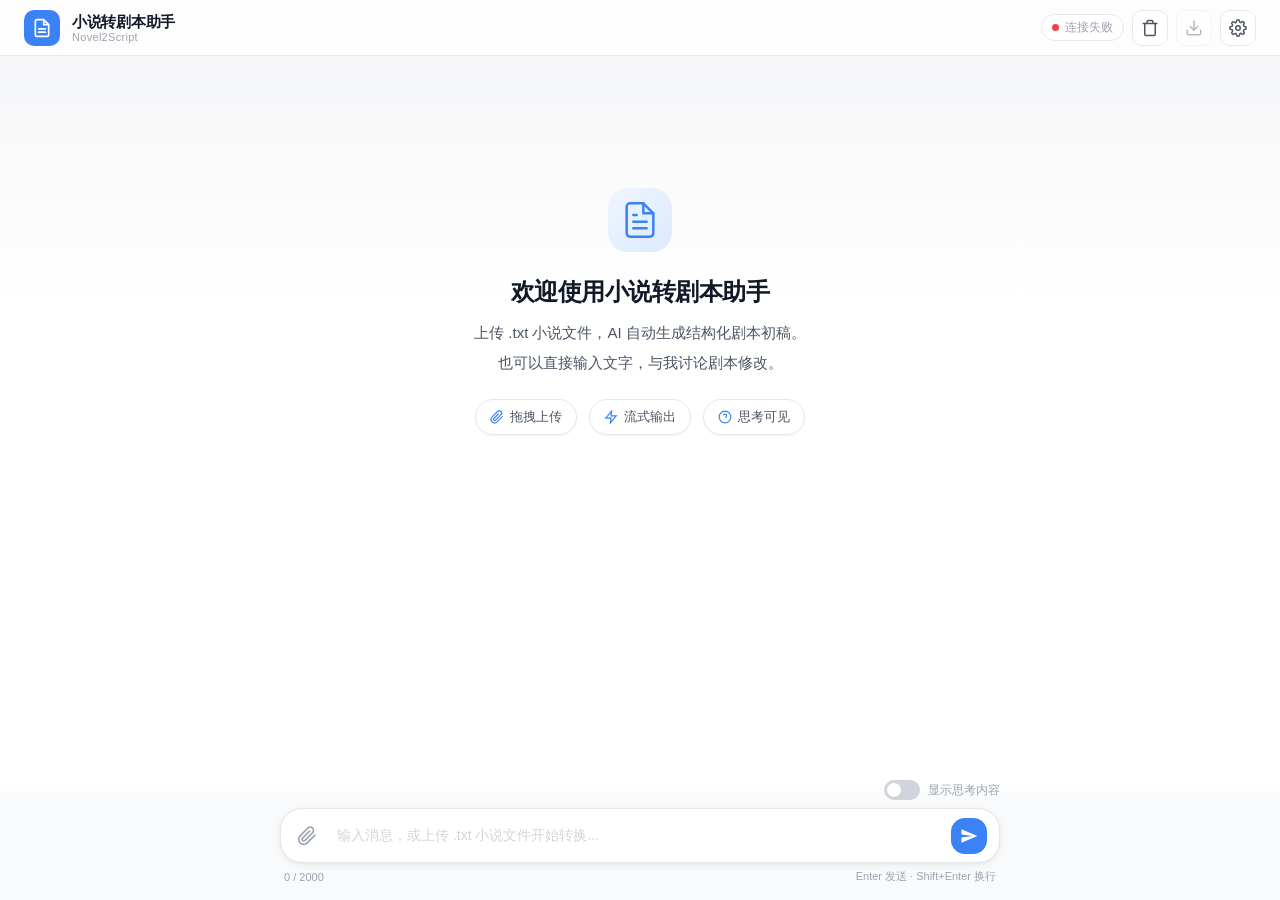
==== commit 8a085bbc: "增加功能:清除上下文，导出剧本" ====
--- a/static/index.html
+++ b/static/index.html
@@ -31,7 +31,17 @@
                 <span class="status-dot"></span>
                 <span class="status-text">连接中...</span>
             </div>
-            <button class="settings-btn" id="settingsBtn" title="API 设置">
+            <button class="icon-btn" id="clearBtn" title="清空对话">
+                <svg width="18" height="18" viewBox="0 0 24 24" fill="none" stroke="currentColor" stroke-width="2" stroke-linecap="round" stroke-linejoin="round">
+                    <polyline points="3 6 5 6 21 6"/><path d="M19 6v14a2 2 0 0 1-2 2H7a2 2 0 0 1-2-2V6m3 0V4a2 2 0 0 1 2-2h4a2 2 0 0 1 2 2v2"/>
+                </svg>
+            </button>
+            <button class="icon-btn" id="exportBtn" title="导出剧本" disabled>
+                <svg width="18" height="18" viewBox="0 0 24 24" fill="none" stroke="currentColor" stroke-width="2" stroke-linecap="round" stroke-linejoin="round">
+                    <path d="M21 15v4a2 2 0 0 1-2 2H5a2 2 0 0 1-2-2v-4"/><polyline points="7 10 12 15 17 10"/><line x1="12" y1="15" x2="12" y2="3"/>
+                </svg>
+            </button>
+            <button class="icon-btn" id="settingsBtn" title="API 设置">
                 <svg width="18" height="18" viewBox="0 0 24 24" fill="none" stroke="currentColor" stroke-width="2" stroke-linecap="round" stroke-linejoin="round">
                     <circle cx="12" cy="12" r="3"/><path d="M19.4 15a1.65 1.65 0 0 0 .33 1.82l.06.06a2 2 0 0 1-2.83 2.83l-.06-.06a1.65 1.65 0 0 0-1.82-.33 1.65 1.65 0 0 0-1 1.51V21a2 2 0 0 1-4 0v-.09A1.65 1.65 0 0 0 9 19.4a1.65 1.65 0 0 0-1.82.33l-.06.06a2 2 0 0 1-2.83-2.83l.06-.06A1.65 1.65 0 0 0 4.68 15a1.65 1.65 0 0 0-1.51-1H3a2 2 0 0 1 0-4h.09A1.65 1.65 0 0 0 4.6 9a1.65 1.65 0 0 0-.33-1.82l-.06-.06a2 2 0 0 1 2.83-2.83l.06.06A1.65 1.65 0 0 0 9 4.68a1.65 1.65 0 0 0 1-1.51V3a2 2 0 0 1 4 0v.09a1.65 1.65 0 0 0 1 1.51 1.65 1.65 0 0 0 1.82-.33l.06-.06a2 2 0 0 1 2.83 2.83l-.06.06A1.65 1.65 0 0 0 19.4 9a1.65 1.65 0 0 0 1.51 1H21a2 2 0 0 1 0 4h-.09a1.65 1.65 0 0 0-1.51 1z"/>
                 </svg>
--- a/static/style.css
+++ b/static/style.css
@@ -167,7 +167,7 @@
     font-weight: 500;
 }
 
-.settings-btn {
+.icon-btn {
     display: flex;
     align-items: center;
     justify-content: center;
@@ -181,10 +181,15 @@
     transition: all var(--transition-fast);
 }
 
-.settings-btn:hover {
+.icon-btn:hover:not(:disabled) {
     background: var(--accent-light);
     color: var(--accent);
     border-color: var(--accent);
+}
+
+.icon-btn:disabled {
+    opacity: 0.4;
+    cursor: not-allowed;
 }
 
 /* ====== 聊天区域 ====== */
@@ -1068,6 +1073,38 @@
 .btn-primary:hover {
     background: var(--accent-hover);
     box-shadow: 0 4px 12px rgba(59, 130, 246, 0.25);
+}
+
+/* ====== 进度条 ====== */
+.progress-container {
+    min-width: 240px;
+}
+
+.progress-label {
+    font-size: 13px;
+    font-weight: 600;
+    color: var(--text-primary);
+    margin-bottom: 8px;
+}
+
+.progress-bar-track {
+    height: 6px;
+    background: var(--border);
+    border-radius: 3px;
+    overflow: hidden;
+}
+
+.progress-bar-fill {
+    height: 100%;
+    background: var(--accent);
+    border-radius: 3px;
+    transition: width 0.4s ease;
+}
+
+.progress-step {
+    font-size: 12px;
+    color: var(--text-muted);
+    margin-top: 6px;
 }
 
 /* ====== 响应式 ====== */
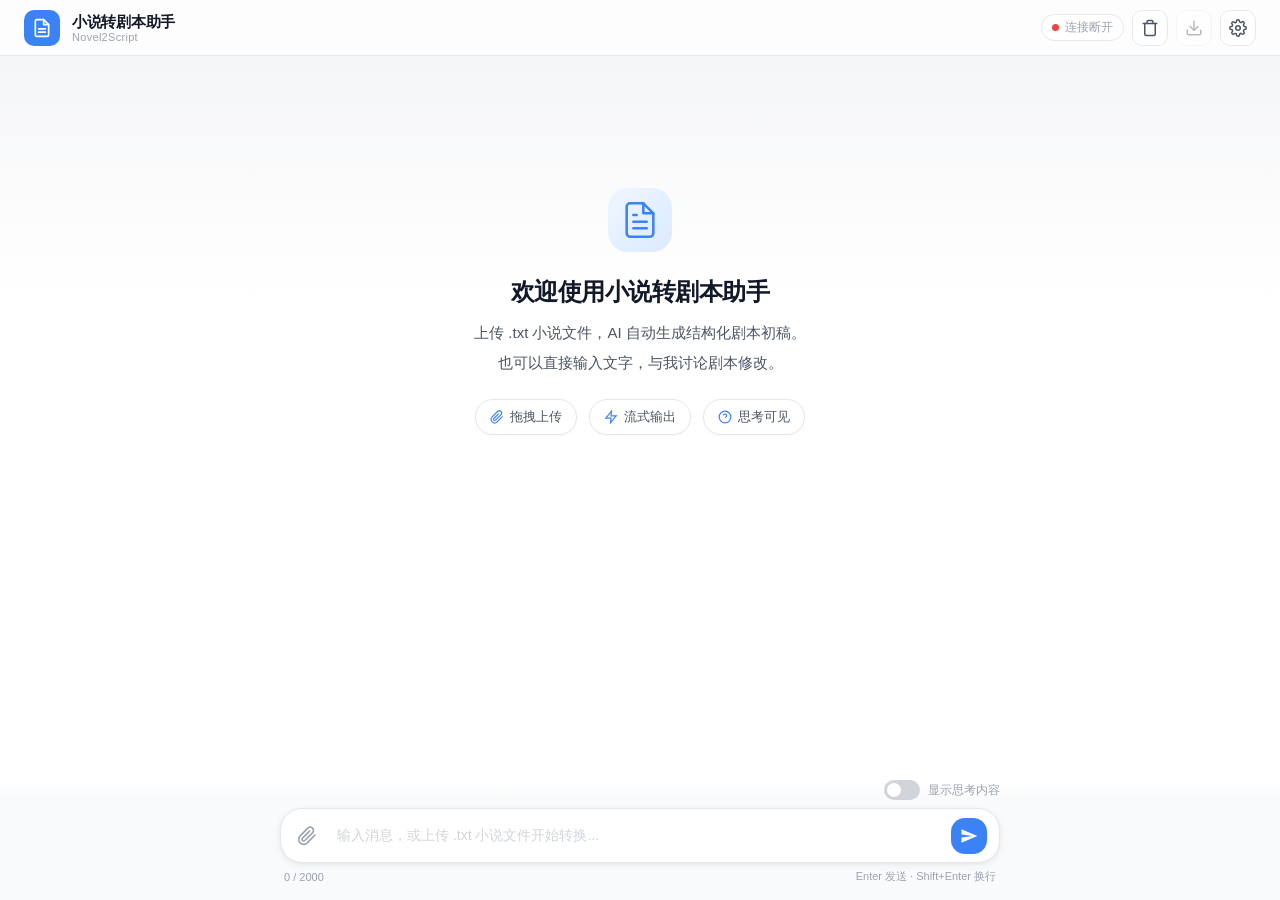
==== commit 41aaf632: "feat(app): 添加独立剧本窗口和流式转换功能 - 实现剧本窗口管理功能，支持打开/关闭独立剧本查看器 - 集成 BroadcastChannel 用于主界面与剧本窗口间实时通信 - 将原 We" ====
--- a/static/index.html
+++ b/static/index.html
@@ -39,6 +39,11 @@
             <button class="icon-btn" id="exportBtn" title="导出剧本" disabled>
                 <svg width="18" height="18" viewBox="0 0 24 24" fill="none" stroke="currentColor" stroke-width="2" stroke-linecap="round" stroke-linejoin="round">
                     <path d="M21 15v4a2 2 0 0 1-2 2H5a2 2 0 0 1-2-2v-4"/><polyline points="7 10 12 15 17 10"/><line x1="12" y1="15" x2="12" y2="3"/>
+                </svg>
+            </button>
+            <button class="icon-btn" id="openViewerBtn" title="打开剧本窗口" style="display:none;">
+                <svg width="18" height="18" viewBox="0 0 24 24" fill="none" stroke="currentColor" stroke-width="2" stroke-linecap="round" stroke-linejoin="round">
+                    <rect x="2" y="3" width="20" height="14" rx="2"/><path d="M8 21h8"/><line x1="12" y1="17" x2="12" y2="21"/>
                 </svg>
             </button>
             <button class="icon-btn" id="settingsBtn" title="API 设置">
@@ -96,12 +101,12 @@
             <!-- 输入行：附件 + 文本框 + 发送 -->
             <div class="input-row" id="inputRow">
                 <!-- 文件附件按钮 -->
-                <label class="file-btn" id="fileBtn" title="选择 .txt 小说文件上传">
+                <div class="file-btn" id="fileBtn" title="选择 .txt 小说文件上传">
                     <input type="file" id="fileInput" accept=".txt" hidden />
                     <svg width="20" height="20" viewBox="0 0 24 24" fill="none" stroke="currentColor" stroke-width="2" stroke-linecap="round" stroke-linejoin="round">
                         <path d="M21.44 11.05l-9.19 9.19a6 6 0 0 1-8.49-8.49l9.19-9.19a4 4 0 0 1 5.66 5.66l-9.2 9.19a2 2 0 0 1-2.83-2.83l8.49-8.48"/>
                     </svg>
-                </label>
+                </div>
 
                 <!-- 当前选中的文件名 -->
                 <div class="file-chip" id="fileChip" style="display:none;">
--- a/static/style.css
+++ b/static/style.css
@@ -1105,6 +1105,11 @@
     font-size: 12px;
     color: var(--text-muted);
     margin-top: 6px;
+}
+
+.icon-btn.active {
+    background: var(--accent-light);
+    color: var(--accent);
 }
 
 /* ====== 响应式 ====== */
